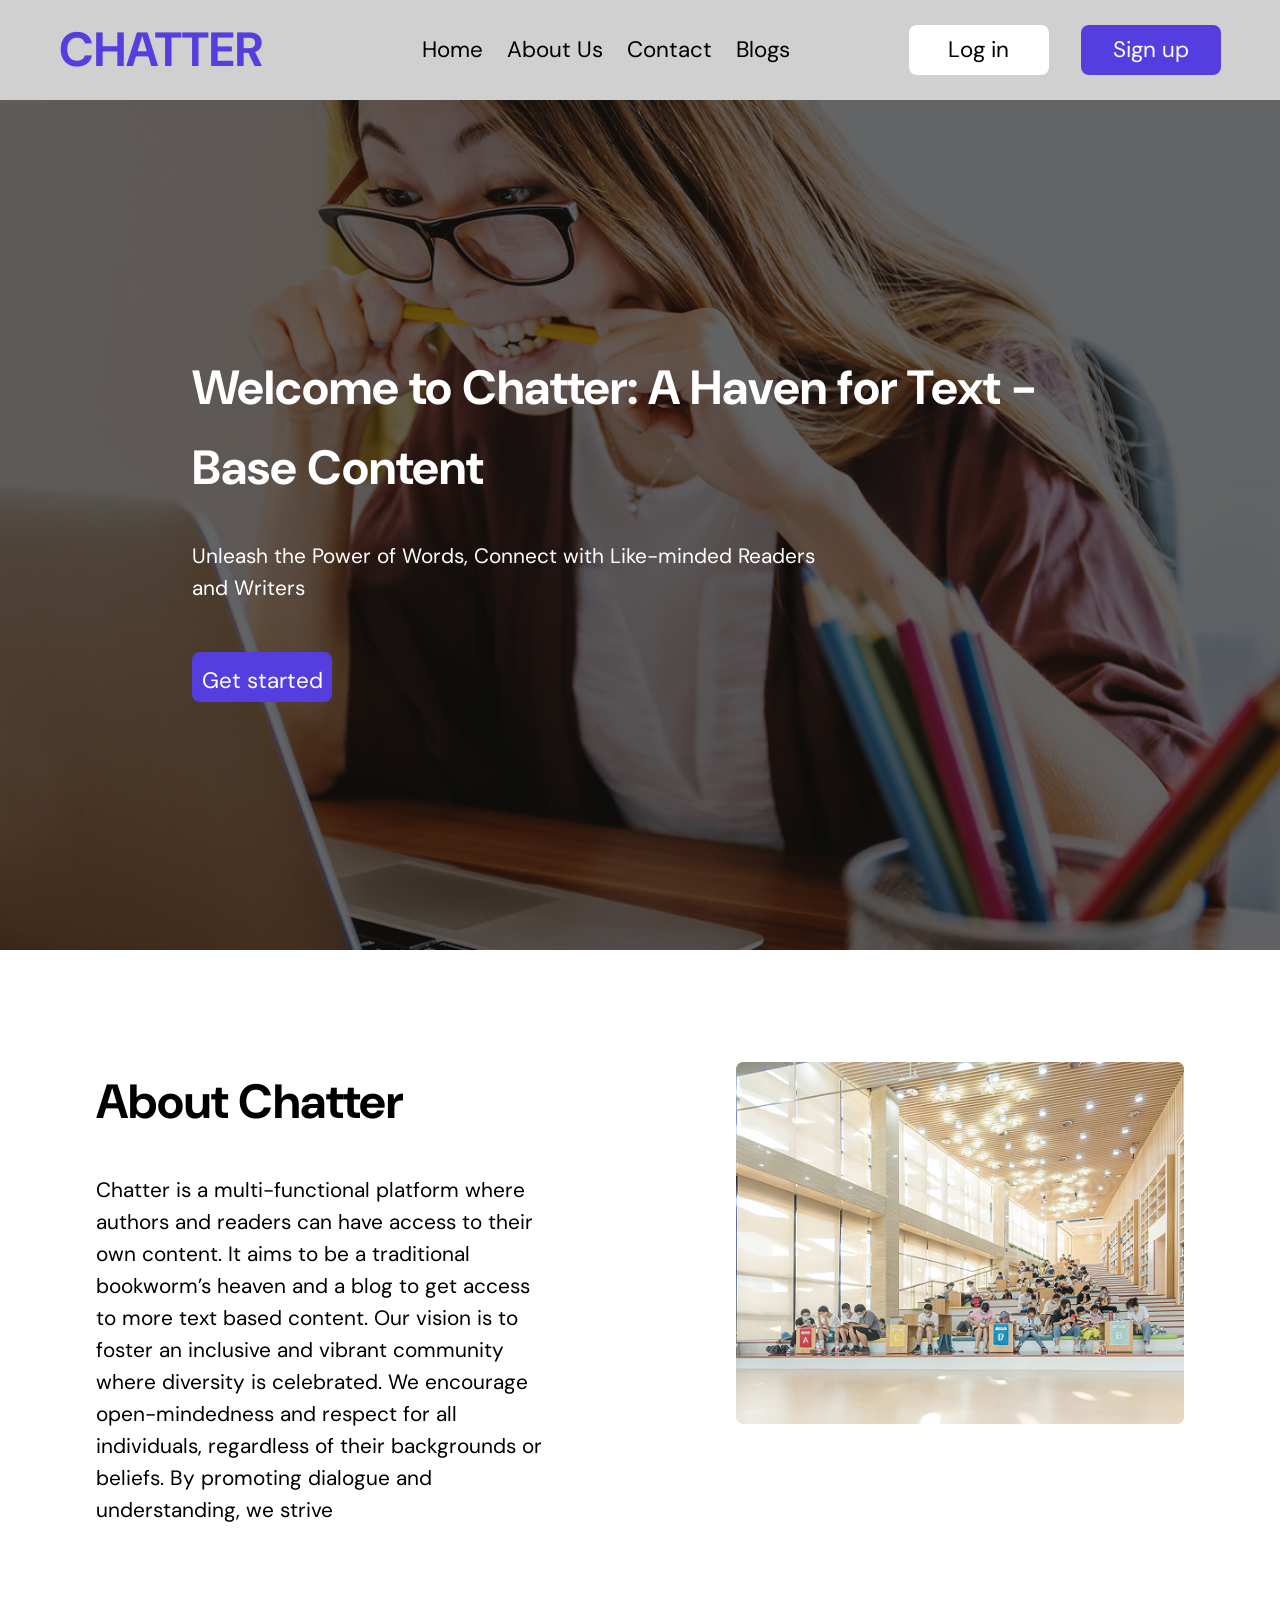
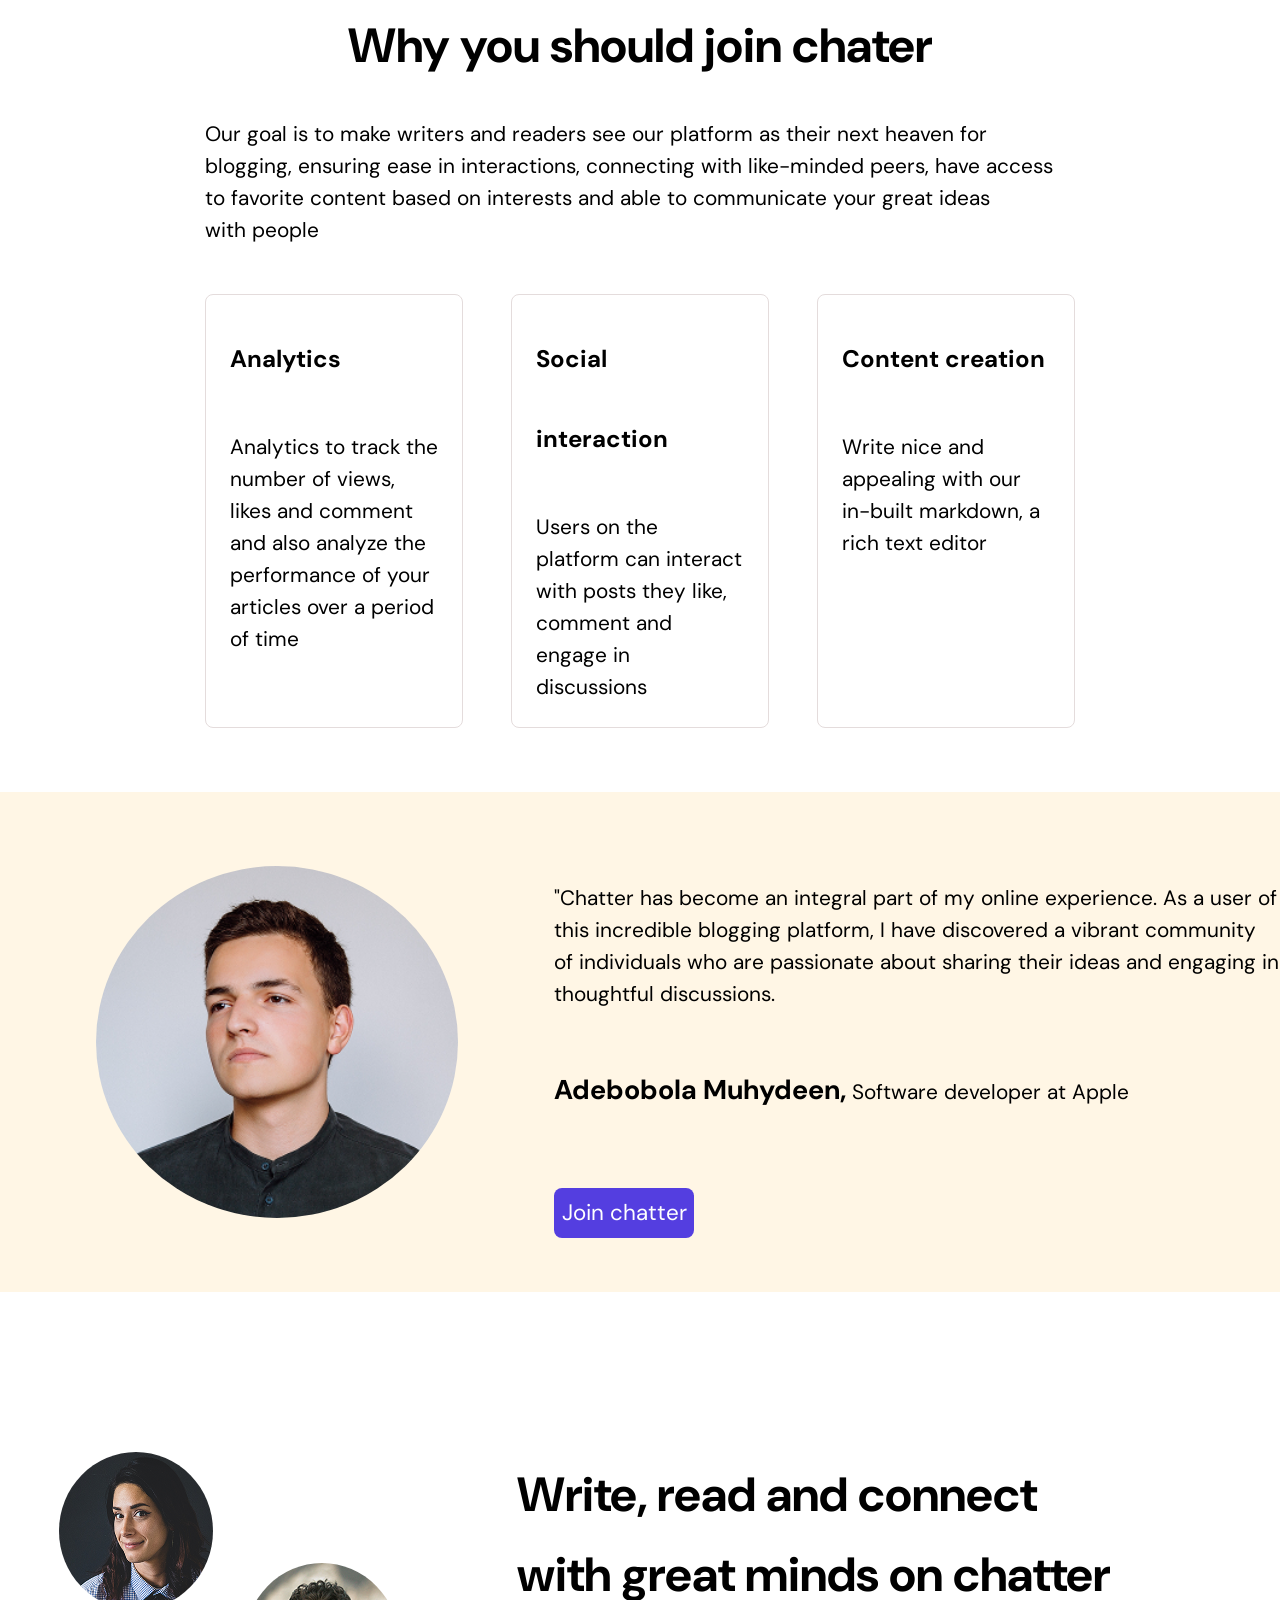
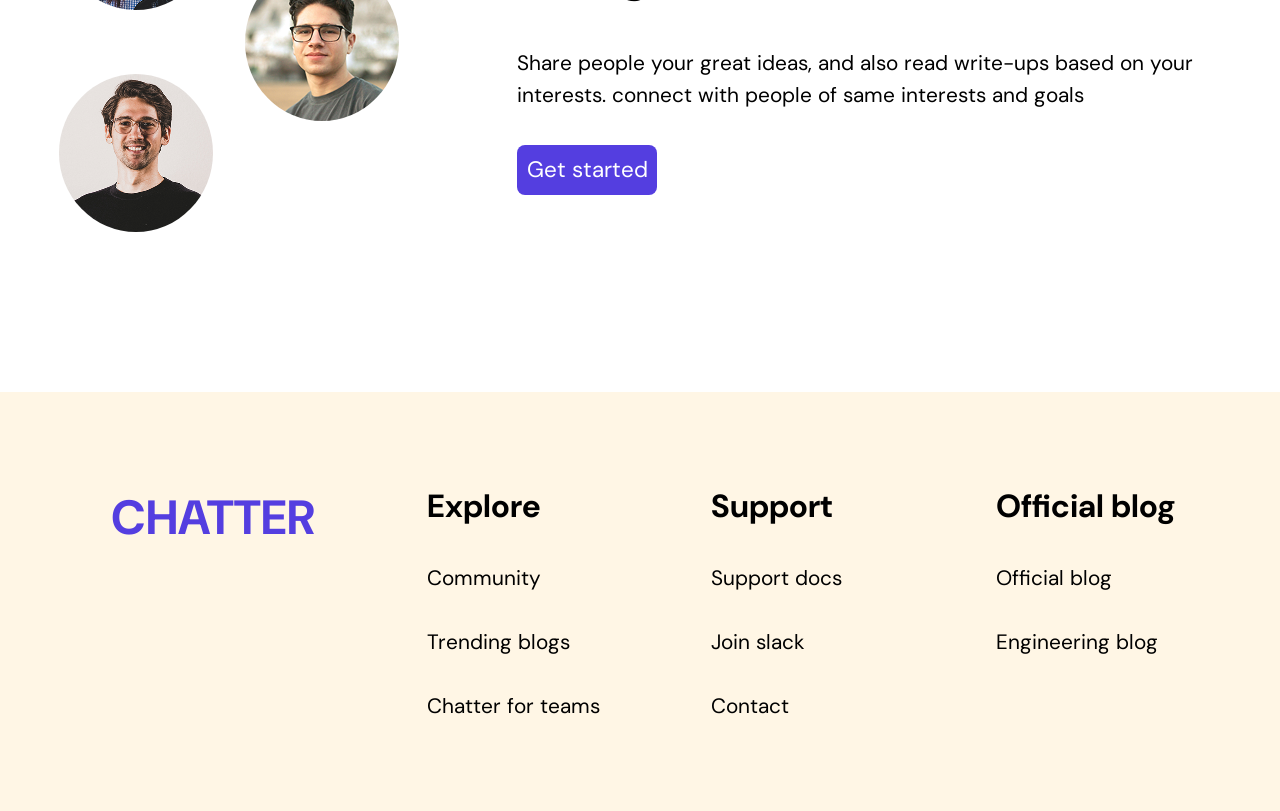
==== purpose.html @ efe848c0 "purpose landing page" ====
<!doctype html>
<html lang="en">
  <head>
    <meta charset="UTF-8" />
    <meta name="viewport" content="width=device-width, initial-scale=1.0" />
    <title>Document</title>
    <link rel="stylesheet" href="purpose.css" />
    <style>
      @import url("https://fonts.googleapis.com/css2?family=DM+Sans:ital,opsz,wght@0,9..40,100..1000;1,9..40,100..1000&display=swap");
    </style>
  </head>
  <body>
    <header>
      <nav class="navigation">
        <h1>CHATTER</h1>
        <ul class="menu">
          <li><a href="">Home</a></li>
          <li><a href="">About Us</a></li>
          <li><a href="">Contact</a></li>
          <li><a href="">Blogs</a></li>
        </ul>
        <div class="membership">
          <button class="log_in">Log in</button>
          <button>Sign up</button>
        </div>
      </nav>
    </header>
    <main>
      <section class="welcome">
        <div>
          <h2>Welcome to Chatter: A Haven for Text - <br />Base Content</h2>
          <p>
            Unleash the Power of Words, Connect with Like-minded Readers
            <br />and Writers
          </p>
          
          <button>Get started</button>
          
        </div>
      </section>
      <section class="about_section">
        <div>
          <h2>About Chatter</h2>
          <p>
            Chatter is a multi-functional platform where authors and readers can
            have access to their own content. It aims to be a traditional
            bookworm’s heaven and a blog to get access to more text based
            content. Our vision is to foster an inclusive and vibrant community
            where diversity is celebrated. We encourage open-mindedness and
            respect for all individuals, regardless of their backgrounds or
            beliefs. By promoting dialogue and understanding, we strive
          </p>
        </div>
        <img src="image/about_chatter_img.png" alt="" />
      </section>

      <section class="why_join_chatter">
        <div>
          <h2>Why you should join chater</h2>
          <p>
            Our goal is to make writers and readers see our platform as their
            next heaven for blogging, ensuring ease in interactions, connecting
            with like-minded peers, have access to favorite content based on
            interests and able to communicate your great ideas with people
          </p>
        </div>
        <div class="container">
          <div class="item">
            <h3>Analytics</h3>
            <p>
              Analytics to track the number of views, likes and comment and also
              analyze the performance of your articles over a period of time
            </p>
          </div>
          <div class="item">
            <h3>Social interaction</h3>
            <p>
              Users on the platform can interact with posts they like, comment
              and engage in discussions
            </p>
          </div>
          <div class="item">
            <h3>Content creation</h3>
            <p>
              Write nice and appealing with our in-built markdown, a rich text
              editor
            </p>
          </div>
        </div>
      </section>

      <section class="join_chatter_section">
        <img src="image/join_chatter.png" alt="" />

        <div>
          <p>
            "Chatter has become an integral part of my online experience. As a
            user of this incredible blogging platform, I have discovered a
            vibrant community of individuals who are passionate about sharing
            their ideas and engaging in thoughtful discussions.
          </p>
          <p>
            <strong class="strong">Adebobola Muhydeen,</strong> Software
            developer at Apple
          </p>
          
            <button>Join chatter</button>
          
        </div>
      </section>

      <section class="fellow_readers">
        <div class="inner_fellow_readers">
          <div>
            <img src="image/img_1.png" alt="" loading="lazy" />
            <img src="image/img_2.png" alt="" loading="lazy" />
          </div>
          <img src="image/img_3.png" alt="" loading="lazy" />
        </div>
        <div class="getting_started">
          <h3>Write, read and connect with great minds on chatter</h3>
          <p>
            Share people your great ideas, and also read write-ups based on your
            interests. connect with people of same interests and goals
          </p>
          <button>Get started</button>
        </div>
      </section>
    </main>
    <footer>
      <div><h1>CHATTER</h1></div>
      <div class="explore">
        <h4>Explore</h4>
        <p>Community</p>
        <p>Trending blogs</p>
        <p>Chatter for teams</p>
      </div>
      <div class="explore">
        <h4>Support</h4>
        <p>Support docs</p>
        <p>Join slack</p>
        <p>Contact</p>
      </div>
      <div class="explore">
        <h4>Official blog</h4>
        <p>Official blog</p>
        <p>Engineering blog</p>
      </div>
    </footer>
  </body>
</html>



<!-- overflow-wrap: break-word;
  font-size: 3rem;
  line-height: 5rem;
  width: 100%;
  border: 1px solid; -->
---- purpose.css ----
/* 1. Use a more-intuitive box-sizing model */
*, *::before, *::after {
  box-sizing: border-box;
}

/* 2. Remove default margin */
*:not(dialog) {
  margin: 0;
}

/* 3. Enable keyword animations */
@media (prefers-reduced-motion: no-preference) {
  html {
    interpolate-size: allow-keywords;
  }
}



body {
  /* 4. Increase line-height */
  line-height: 1.5;
  /* 5. Improve text rendering */
  -webkit-font-smoothing: antialiased;

  font-family: "DM Sans", sans-serif;
  font-optical-sizing: auto;
  font-weight: weight;
  font-style: normal;
}

/* 6. Improve media defaults */
img, picture, video, canvas, svg {
  display: block;
  max-width: 100%;
}

/* 7. Inherit fonts for form controls */
input, button, textarea, select {
  font: inherit;
  border-radius: 8px;
  background-color: #543EE0;
  height: 50px;
  width: 140px;
  color: #fff;
  font-size: 1.4rem;
  border: 0px;
  margin-top: 3rem;
}

/* 8. Avoid text overflows */
h2, h3 {
  overflow-wrap: break-word;
  font-size: 3rem;
  line-height: 5rem;
  text-wrap: balance;
}

/* 9. Improve line wrapping */
p {
  text-wrap: pretty;
  font-size: 1.3rem;
  line-height: 2rem;
  padding-top: 2rem;
  text-align: left;
}
h1 {
  text-wrap: balance;
  font-size: 3rem;
  color: #543EE0;
}

/*
  10. Create a root stacking context
*/
#root, #__next {
  isolation: isolate;
}

.navigation{
    display: flex;
    width: 100%;
    justify-content: space-around;
    background-color: #d0d0d0;
    min-height: 100px;
    align-items: center;
    

        .menu{
        display: flex;
        gap: 1.5rem;
        list-style-type: none;
        & a{
            text-decoration: none;
            font-size: 1.4rem;
            color: #000;
        }  
    }

    .membership{
      display: flex;
      gap: 2rem;
    }

    .membership button{margin: 0;}

    .log_in{
    background-color: white;
    color: #000;
}
}




.welcome{
  background-image: linear-gradient(rgba(0, 0, 0, 0.6), rgba(0, 0, 0, 0.6)), url("/image/welcome_to_chatter.png");
  background-size: cover;
  background-repeat: no-repeat;
  
  display: flex;
  flex-direction: column;
  justify-content: center;
  align-items: center;
  color: white;
  height: 850px;
  line-height: 2.5;

  & div{width: 70%;}
}

.about_section{
  display: flex;
  justify-content: space-around;
  width: 100%;
  

  & div, img {
    width: 35%;
    height: 20%;
    padding-top: 7rem;
  }
}

.why_join_chatter{
  width: 68%;
  margin-inline: auto;
  padding-top: 5em;

  & div{text-align: center;}
}

.container{
  display: flex;
  justify-content: space-between;
  gap: 3em;
}

.item{
  width: 30%;
  border: 1px solid rgb(228, 220, 220);
  border-radius: 8px;
  padding: 1.5em;
  margin-top: 3rem;

  & h3{
    font-size: 1.5rem;
    text-align: left;
  }
  
}

.join_chatter_section{
  display: flex;
  padding-block: 2%;
  gap:3rem;
  background-color: #FFEDCC80;
  height: 500px;
  margin-top: 5%;

  & img{
    padding: 3rem;
    border-radius: 50%;
    margin-left: 3rem;
    
  }

  & div{width: 60%; 
    overflow: auto;
    min-height: 10%}
  & div p{margin-block: 2rem}
}
.strong{font-size: 1.7rem;}

.fellow_readers{
  display: flex;
  align-items: center;
  height: 700px;
  justify-content: space-around;
  
  
  & img{border-radius: 50%;}
  
}
.inner_fellow_readers{
  display: flex;
  align-items: center;
  gap: 2rem;
  height: 100%;

  & div img{
    margin-block: 4em;
  }
}

.getting_started{
  width: 55%;
  & button{
    margin-block: 1.5em;
  }
}

footer{
  display: grid;
  grid-template-columns: 1.5fr 1fr 1fr 1fr;
  background-color: #FFEDCC80;
  padding-block: 7%;
  
  & h1{
    text-align: center;
  }
  
  & h4{
    font-size: 2rem;
  }
}
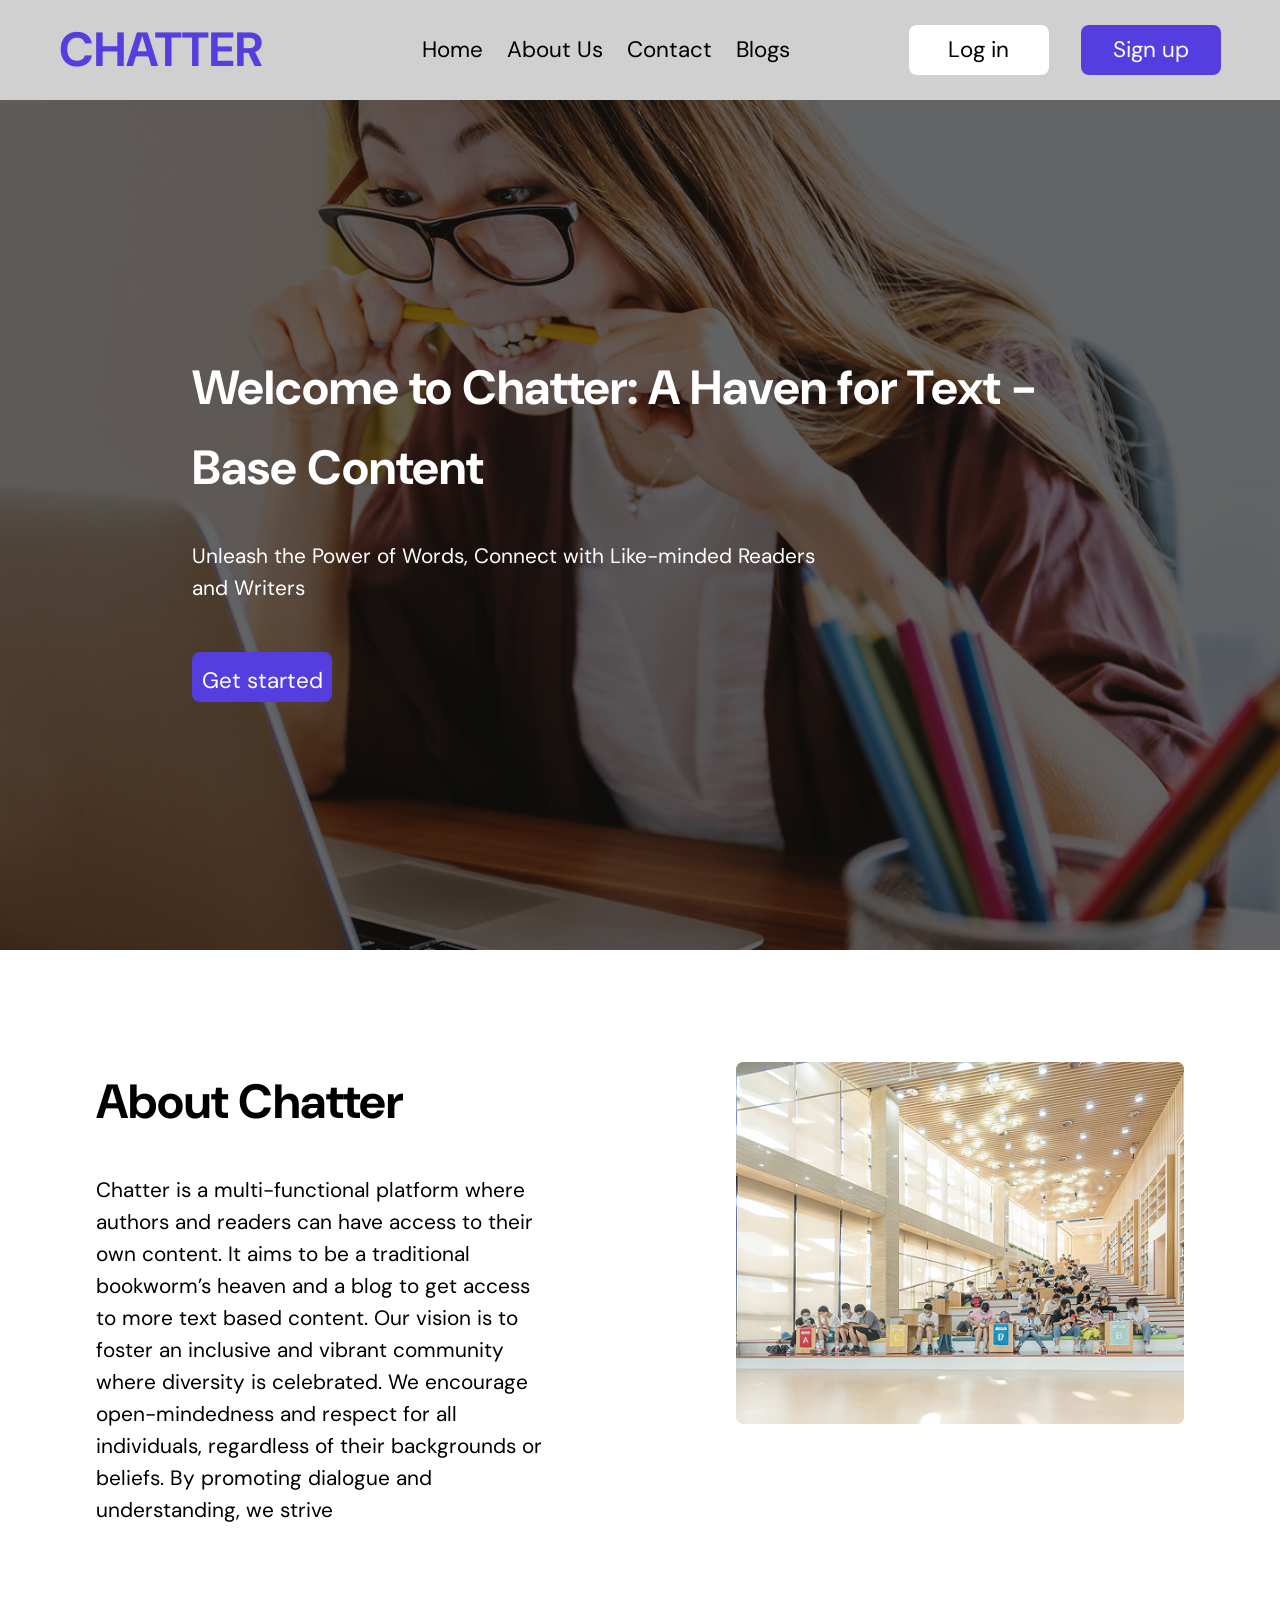
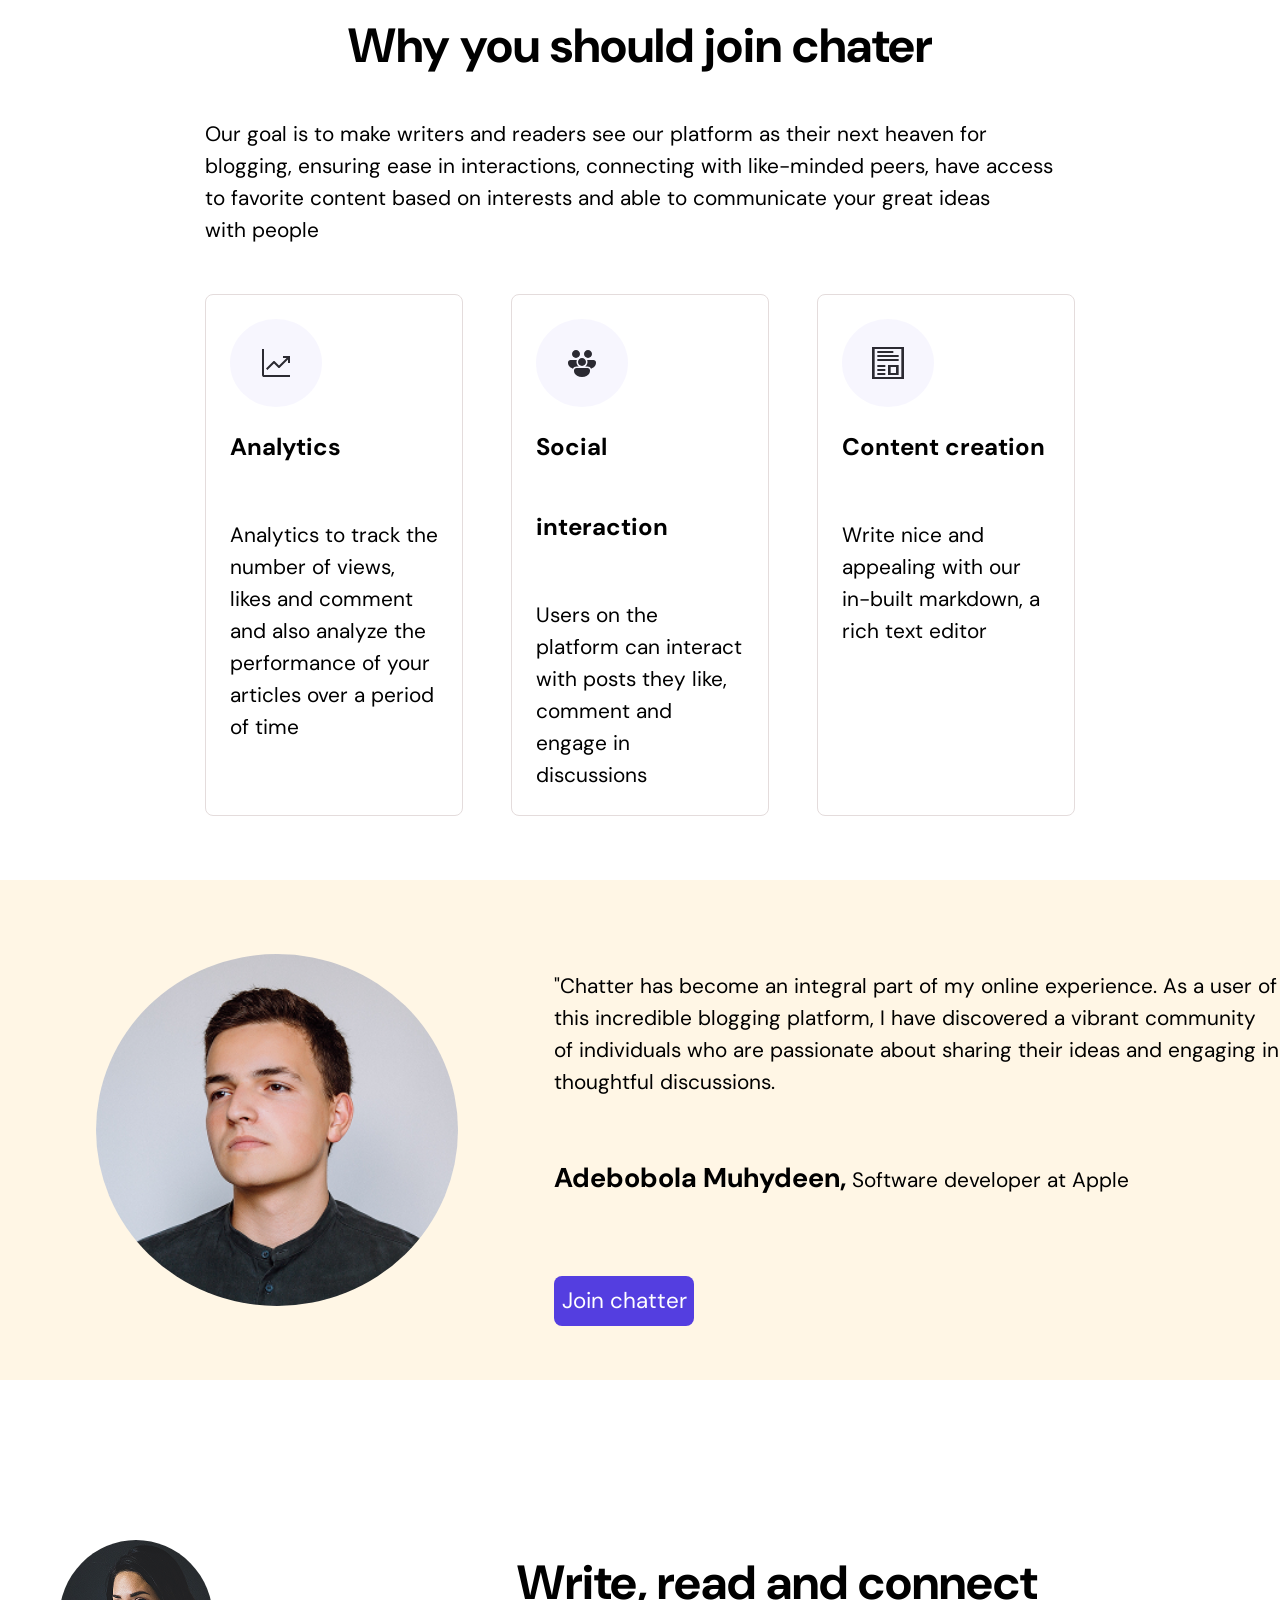
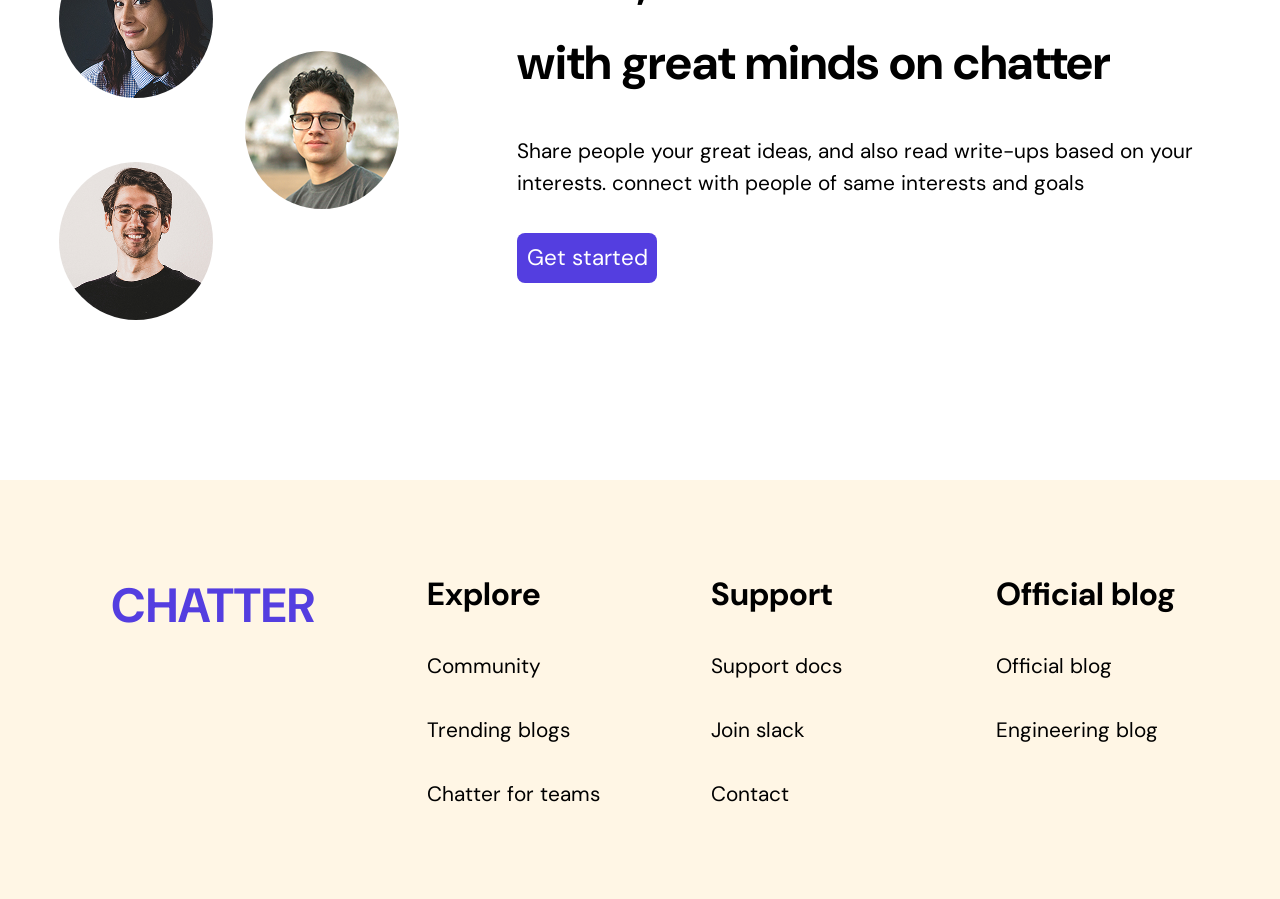
==== commit d9e7b830: ".css, .html and image folder modfied to adopt the necessary svg(s)" ====
--- a/purpose.html
+++ b/purpose.html
@@ -66,6 +66,7 @@
         </div>
         <div class="container">
           <div class="item">
+            <img src="image/Group 1.svg" alt="analysis_icon">
             <h3>Analytics</h3>
             <p>
               Analytics to track the number of views, likes and comment and also
@@ -73,6 +74,7 @@
             </p>
           </div>
           <div class="item">
+            <img src="image/Group 2.svg" alt="social_icon">
             <h3>Social interaction</h3>
             <p>
               Users on the platform can interact with posts they like, comment
@@ -80,6 +82,7 @@
             </p>
           </div>
           <div class="item">
+            <img src="image/Group 3.svg" alt="">
             <h3>Content creation</h3>
             <p>
               Write nice and appealing with our in-built markdown, a rich text
@@ -148,12 +151,4 @@
       </div>
     </footer>
   </body>
-</html>
-
-
-
-<!-- overflow-wrap: break-word;
-  font-size: 3rem;
-  line-height: 5rem;
-  width: 100%;
-  border: 1px solid; -->+</html>
--- a/purpose.css
+++ b/purpose.css
@@ -70,9 +70,7 @@
   color: #543EE0;
 }
 
-/*
-  10. Create a root stacking context
-*/
+/*10. Create a root stacking context*/
 #root, #__next {
   isolation: isolate;
 }
@@ -110,9 +108,6 @@
 }
 }
 
-
-
-
 .welcome{
   background-image: linear-gradient(rgba(0, 0, 0, 0.6), rgba(0, 0, 0, 0.6)), url("/image/welcome_to_chatter.png");
   background-size: cover;
@@ -198,7 +193,6 @@
   height: 700px;
   justify-content: space-around;
   
-  
   & img{border-radius: 50%;}
   
 }
@@ -208,16 +202,12 @@
   gap: 2rem;
   height: 100%;
 
-  & div img{
-    margin-block: 4em;
-  }
+  & div img{margin-block: 4em;}
 }
 
 .getting_started{
   width: 55%;
-  & button{
-    margin-block: 1.5em;
-  }
+  & button{margin-block: 1.5em;}
 }
 
 footer{
@@ -226,12 +216,7 @@
   background-color: #FFEDCC80;
   padding-block: 7%;
   
-  & h1{
-    text-align: center;
-  }
-  
-  & h4{
-    font-size: 2rem;
-  }
-}
-
+  & h1{text-align: center;}
+  
+  & h4{font-size: 2rem;}
+}
